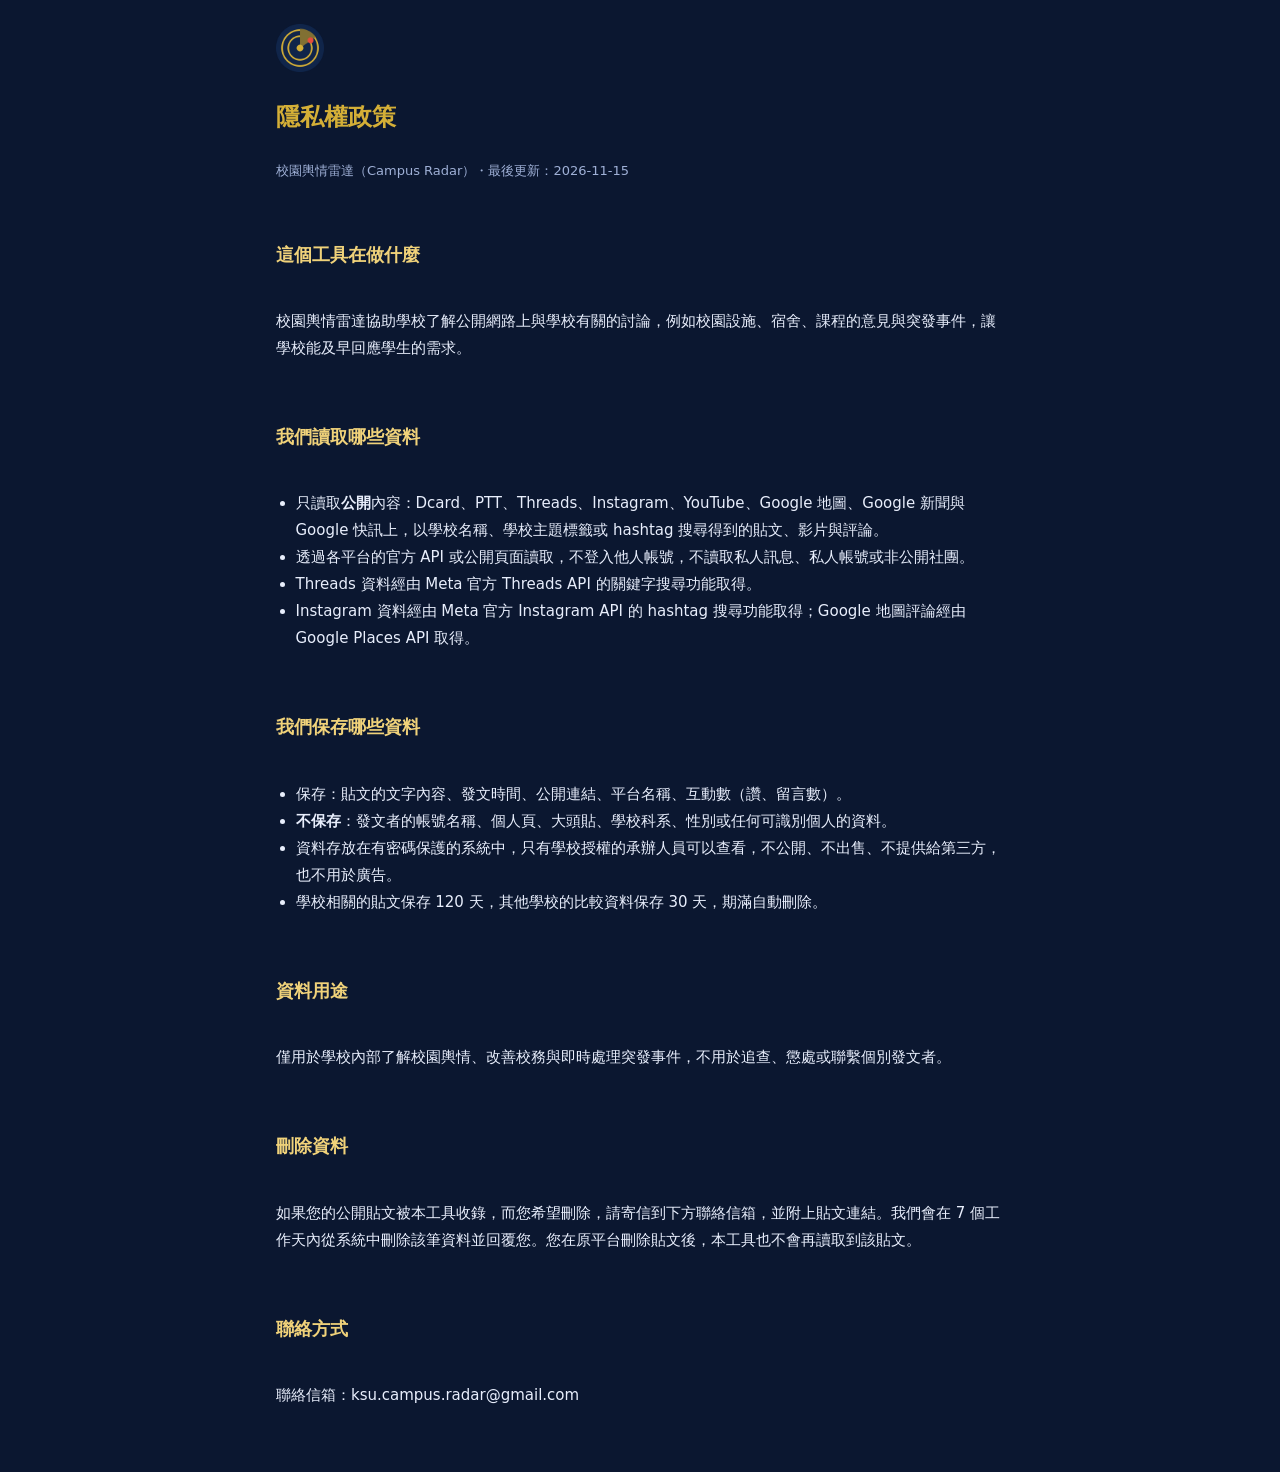
==== privacy.html @ 81772c3c "?湔撅內蝬脩?" ====
<!doctype html>
<html lang="zh-Hant">
<head>
<meta charset="utf-8">
<meta name="viewport" content="width=device-width, initial-scale=1, viewport-fit=cover">
<meta name="theme-color" content="#0f2147">
<title>隱私權政策・校園輿情雷達</title>
<link rel="icon" href="icon.png">
<link rel="stylesheet" href="style.css">
<style>
  .doc { max-width: 760px; margin: 0 auto; padding: 24px 16px 48px; line-height: 1.8; }
  .doc h1 { color: var(--gold); font-size: 24px; margin: 8px 0 4px; }
  .doc h2 { color: var(--gold2); font-size: 18px; margin: 28px 0 6px; }
  .doc p, .doc li { color: var(--text); }
  .doc .sub { color: var(--muted); }
  .doc ul { padding-left: 1.3em; }
</style>
</head>
<body>
<main class="doc">
  <img src="icon.png" alt="" width="48" height="48">
  <h1>隱私權政策</h1>
  <p class="sub">校園輿情雷達（Campus Radar）・最後更新：2026-11-15</p>

  <h2>這個工具在做什麼</h2>
  <p>校園輿情雷達協助學校了解公開網路上與學校有關的討論，例如校園設施、宿舍、課程的意見與突發事件，讓學校能及早回應學生的需求。</p>

  <h2>我們讀取哪些資料</h2>
  <ul>
    <li>只讀取<strong>公開</strong>內容：Dcard、PTT、Threads、Instagram、YouTube、Google 地圖、Google 新聞與 Google 快訊上，以學校名稱、學校主題標籤或 hashtag 搜尋得到的貼文、影片與評論。</li>
    <li>透過各平台的官方 API 或公開頁面讀取，不登入他人帳號，不讀取私人訊息、私人帳號或非公開社團。</li>
    <li>Threads 資料經由 Meta 官方 Threads API 的關鍵字搜尋功能取得。</li>
    <li>Instagram 資料經由 Meta 官方 Instagram API 的 hashtag 搜尋功能取得；Google 地圖評論經由 Google Places API 取得。</li>
  </ul>

  <h2>我們保存哪些資料</h2>
  <ul>
    <li>保存：貼文的文字內容、發文時間、公開連結、平台名稱、互動數（讚、留言數）。</li>
    <li><strong>不保存</strong>：發文者的帳號名稱、個人頁、大頭貼、學校科系、性別或任何可識別個人的資料。</li>
    <li>資料存放在有密碼保護的系統中，只有學校授權的承辦人員可以查看，不公開、不出售、不提供給第三方，也不用於廣告。</li>
    <li>學校相關的貼文保存 120 天，其他學校的比較資料保存 30 天，期滿自動刪除。</li>
  </ul>

  <h2>資料用途</h2>
  <p>僅用於學校內部了解校園輿情、改善校務與即時處理突發事件，不用於追查、懲處或聯繫個別發文者。</p>

  <h2 id="delete">刪除資料</h2>
  <p>如果您的公開貼文被本工具收錄，而您希望刪除，請寄信到下方聯絡信箱，並附上貼文連結。我們會在 7 個工作天內從系統中刪除該筆資料並回覆您。您在原平台刪除貼文後，本工具也不會再讀取到該貼文。</p>

  <h2>聯絡方式</h2>
  <p>聯絡信箱：<span id="contact">ksu.campus.radar@gmail.com</span></p>
</main>
</body>
</html>
---- style.css ----
:root {
  --bg: #0b1730; --panel: #12234a; --panel2: #182d5c; --line: #26407a;
  --text: #e8eefc; --muted: #9fb0d6; --gold: #d4af37; --gold2: #f0d27a;
  --red: #e5534b; --orange: #f0883e; --green: #3fb950; --gray: #7d8590; --normal: #58a6ff;
  --s-alert: #e8684a; --s-other: #4f86e0;      /* 趨勢圖兩個系列（已過色盲與對比檢查） */
}
* { box-sizing: border-box; }
html { -webkit-text-size-adjust: 100%; }
body { margin: 0; background: var(--bg); color: var(--text); font: 15px/1.6 "Noto Sans TC", "Microsoft JhengHei", system-ui, sans-serif; }
button, select, input { font: inherit; color: var(--text); background: var(--panel2); border: 1px solid var(--line); border-radius: 8px; padding: 8px 12px; }
button { cursor: pointer; }
button:hover { border-color: var(--gold); }
button.primary { background: var(--gold); color: #1a1400; border-color: var(--gold); font-weight: 700; }
button:disabled { opacity: .5; cursor: wait; }
a { color: var(--gold2); }
[hidden] { display: none !important; }

/* 登入 */
#login { min-height: 100vh; display: grid; place-items: center; padding: 24px 16px; background: radial-gradient(circle at 50% 30%, #17306a 0, var(--bg) 60%); }
.login-box { width: 100%; max-width: 360px; background: var(--panel); border: 1px solid var(--line); border-top: 3px solid var(--gold); border-radius: 14px; padding: 28px 24px; text-align: center; }
.login-box img { width: 72px; height: 72px; }
.login-box h1 { margin: 12px 0 4px; color: var(--gold2); font-size: 22px; letter-spacing: 2px; }
.login-box p { margin: 0 0 20px; color: var(--muted); font-size: 13px; }
.login-box input[type=password] { width: 100%; margin-bottom: 10px; font-size: 16px; }
.login-box label { display: flex; gap: 6px; align-items: center; justify-content: center; color: var(--muted); font-size: 13px; margin-bottom: 14px; }
.login-box button { width: 100%; }
#loginMsg { color: var(--orange); min-height: 1.6em; margin: 10px 0 0; }

/* 版頭 */
header { position: sticky; top: 0; z-index: 5; display: flex; gap: 10px; align-items: center; justify-content: space-between; padding: 10px 16px; background: linear-gradient(90deg, #0f2147, #13295a); border-bottom: 2px solid var(--gold); }
.brand { display: flex; gap: 10px; align-items: center; min-width: 0; }
.brand img { width: 36px; height: 36px; flex: none; }
.brand h1 { margin: 0; font-size: 17px; color: var(--gold2); white-space: nowrap; }
.brand p { margin: 0; font-size: 12px; color: var(--muted); white-space: nowrap; overflow: hidden; text-overflow: ellipsis; }
.head-actions { display: flex; gap: 6px; flex: none; }
.head-actions button { padding: 6px 10px; font-size: 13px; }

main { max-width: 1080px; margin: 0 auto; padding: 16px; display: grid; gap: 16px; }
section.panel { background: var(--panel); border: 1px solid var(--line); border-radius: 12px; padding: 16px; }
h2 { margin: 0 0 4px; font-size: 16px; color: var(--gold2); }
.sub { margin: 0 0 12px; color: var(--muted); font-size: 13px; }

/* 數字卡 */
.kpis { display: grid; grid-template-columns: repeat(2, 1fr); gap: 10px; }
.kpi { background: var(--panel); border: 1px solid var(--line); border-radius: 12px; padding: 12px 14px; }
.kpi b { display: block; font-size: 28px; line-height: 1.2; font-variant-numeric: tabular-nums; }
.kpi span { color: var(--muted); font-size: 13px; }
.kpi .tag { display: inline-block; font-size: 11px; padding: 0 6px; border-radius: 4px; margin-right: 4px; color: #fff; font-weight: 700; vertical-align: 1px; }
@media (min-width: 720px) { .kpis { grid-template-columns: repeat(4, 1fr); } }

/* 趨勢圖 */
.chart-head { display: flex; justify-content: space-between; align-items: flex-start; gap: 10px; flex-wrap: wrap; }
.legend { display: flex; gap: 14px; font-size: 13px; color: var(--muted); }
.legend i { display: inline-block; width: 10px; height: 10px; border-radius: 2px; margin-right: 6px; vertical-align: 0; }
.chart-wrap { position: relative; }
#trend { width: 100%; height: 200px; display: block; }
#trend .grid { stroke: var(--line); stroke-width: 1; }
#trend .axis { fill: var(--muted); font-size: 11px; }
#trend .hit { fill: transparent; }
#trend g.col:hover path { opacity: .8; }
.tip { position: absolute; pointer-events: none; background: #0a142b; border: 1px solid var(--line); border-radius: 8px; padding: 8px 10px; font-size: 12px; white-space: nowrap; transform: translateX(-50%); box-shadow: 0 6px 18px rgba(0,0,0,.4); }
.tip b { color: var(--gold2); }
.tip i { display: inline-block; width: 8px; height: 8px; border-radius: 2px; margin-right: 5px; }
.linkbtn { background: none; border: none; color: var(--gold2); padding: 0; font-size: 13px; text-decoration: underline; }
table.data { width: 100%; border-collapse: collapse; font-size: 13px; margin-top: 10px; }
table.data th, table.data td { padding: 4px 8px; border-bottom: 1px solid var(--line); text-align: right; font-variant-numeric: tabular-nums; }
table.data th:first-child, table.data td:first-child { text-align: left; }
.table-scroll { max-height: 240px; overflow: auto; }

/* 來源分布 */
.bars { display: grid; gap: 8px; }
.bar-row { display: grid; grid-template-columns: 56px 1fr 40px; gap: 8px; align-items: center; font-size: 13px; }
.bar-track { height: 12px; background: var(--bg); border-radius: 4px; overflow: hidden; }
.bar-fill { height: 100%; background: var(--s-other); border-radius: 0 4px 4px 0; }
.bar-row b { text-align: right; font-variant-numeric: tabular-nums; }

/* 清單 */
.filters { display: grid; gap: 10px; }
.chips { display: flex; gap: 6px; overflow-x: auto; padding-bottom: 2px; scrollbar-width: none; }
.chip { flex: none; border-radius: 999px; padding: 5px 14px; font-size: 14px; }
.chip.on { background: var(--gold); color: #1a1400; border-color: var(--gold); font-weight: 700; }
.selects { display: grid; grid-template-columns: repeat(3, 1fr); gap: 6px; }
.selects select { padding: 7px 6px; font-size: 14px; min-width: 0; }
#search { width: 100%; font-size: 16px; }
.list-tools { display: flex; justify-content: space-between; align-items: center; gap: 8px; flex-wrap: wrap; color: var(--muted); font-size: 13px; }
.card { background: var(--panel2); border: 1px solid var(--line); border-left: 5px solid var(--normal); border-radius: 10px; padding: 12px 14px; }
.card + .card { margin-top: 10px; }
.card.red { border-left-color: var(--red); } .card.orange { border-left-color: var(--orange); }
.card.green { border-left-color: var(--green); } .card.gray { border-left-color: var(--gray); }
.card.done { opacity: .55; }
.meta { display: flex; flex-wrap: wrap; gap: 4px 10px; color: var(--muted); font-size: 12px; align-items: center; }
.badge { font-size: 12px; padding: 1px 8px; border-radius: 4px; color: #fff; font-weight: 700; }
.badge.red { background: var(--red); } .badge.orange { background: #c96a1e; } .badge.green { background: #2a8a3c; }
.badge.gray { background: var(--gray); } .badge.normal { background: #2f5aa8; }
.pf { padding: 0 6px; border: 1px solid var(--gold); color: var(--gold2); border-radius: 4px; }
.old { padding: 0 6px; border: 1px solid var(--gray); border-radius: 4px; }
.card a.title { display: block; margin: 4px 0; color: var(--text); font-size: 16px; font-weight: 700; text-decoration: none; overflow-wrap: anywhere; }
.card a.title:hover { color: var(--gold2); }
.excerpt { margin: 0 0 6px; color: #cdd8f3; font-size: 14px; overflow-wrap: anywhere; display: -webkit-box; -webkit-line-clamp: 3; -webkit-box-orient: vertical; overflow: hidden; }
.context { margin: 0 0 6px; padding: 6px 10px; background: var(--bg); border-radius: 6px; color: var(--muted); font-size: 13px; }
mark { background: rgba(212, 175, 55, .35); color: inherit; padding: 0 2px; border-radius: 3px; }
.ops { display: grid; grid-template-columns: auto 1fr; gap: 6px; margin-top: 8px; }
.ops input { grid-column: 1 / -1; font-size: 14px; }
.ops select, .ops button { font-size: 13px; padding: 6px 8px; }
.empty { text-align: center; color: var(--muted); padding: 32px 0; }
.more { display: block; width: 100%; margin-top: 12px; }

/* 關於 */
details.about summary { cursor: pointer; color: var(--gold2); font-weight: 700; }
.about-grid { display: grid; gap: 12px; margin-top: 12px; }
.about-grid div { background: var(--panel2); border-radius: 10px; padding: 12px 14px; }
.about-grid h3 { margin: 0 0 6px; font-size: 14px; color: var(--gold2); }
.about-grid p, .about-grid li { margin: 0; color: #cdd8f3; font-size: 13px; }
.about-grid ul { margin: 0; padding-left: 18px; }
@media (min-width: 720px) { .about-grid { grid-template-columns: repeat(3, 1fr); } .selects { grid-template-columns: repeat(3, 180px); } }

.toast { position: fixed; left: 50%; bottom: 20px; transform: translateX(-50%); background: var(--gold); color: #1a1400; padding: 8px 16px; border-radius: 999px; font-weight: 700; font-size: 14px; z-index: 10; }
.err { color: var(--orange); font-size: 13px; white-space: pre-line; }
footer { text-align: center; color: var(--muted); font-size: 12px; padding: 8px 16px 28px; }

/* v0.4 學校切換 */
.school-bar { display: flex; flex-wrap: wrap; align-items: center; gap: 8px 12px; }
.school-bar[hidden] { display: none; }
.school-bar select { border-color: var(--gold); font-weight: 600; max-width: 100%; }
.school-bar .sub { margin: 0; }
.card .meta .sch { color: var(--gold); font-weight: 600; }
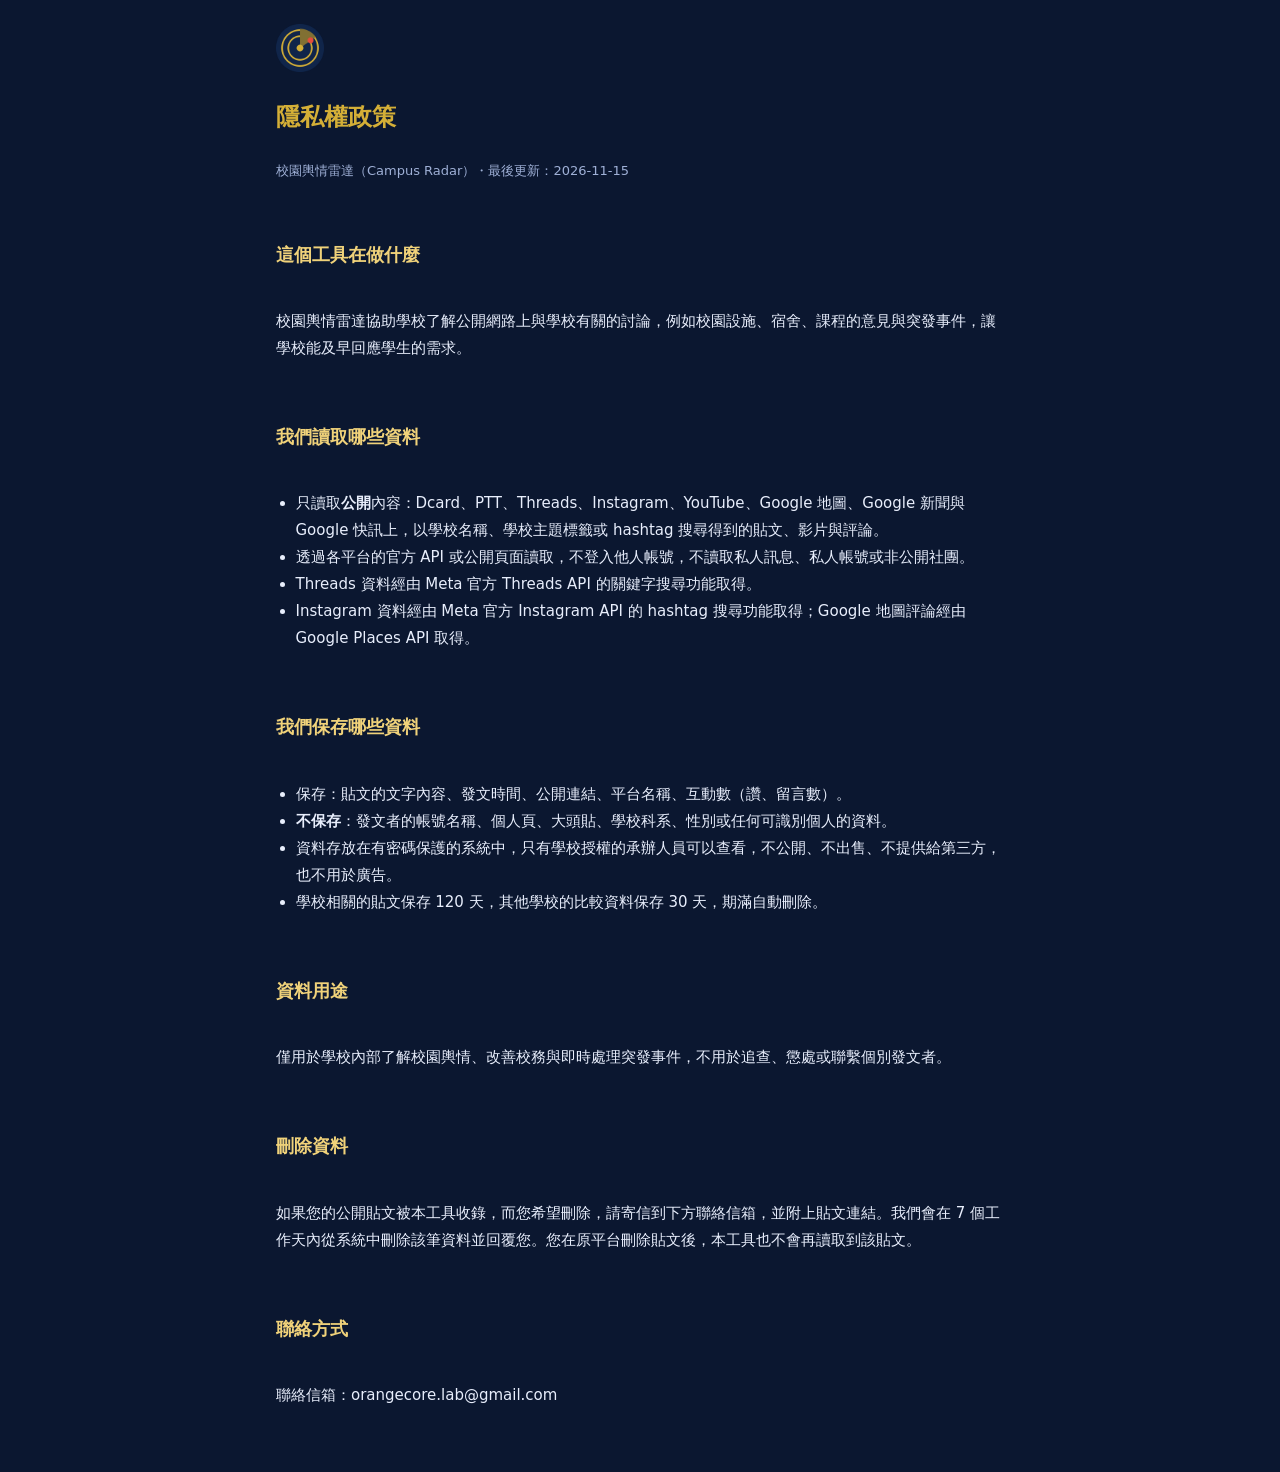
==== commit 60983dd6: "?湔撅內蝬脩?" ====
--- a/privacy.html
+++ b/privacy.html
@@ -48,7 +48,7 @@
   <p>如果您的公開貼文被本工具收錄，而您希望刪除，請寄信到下方聯絡信箱，並附上貼文連結。我們會在 7 個工作天內從系統中刪除該筆資料並回覆您。您在原平台刪除貼文後，本工具也不會再讀取到該貼文。</p>
 
   <h2>聯絡方式</h2>
-  <p>聯絡信箱：<span id="contact">ksu.campus.radar@gmail.com</span></p>
+  <p>聯絡信箱：<span id="contact">orangecore.lab@gmail.com</span></p>
 </main>
 </body>
 </html>
